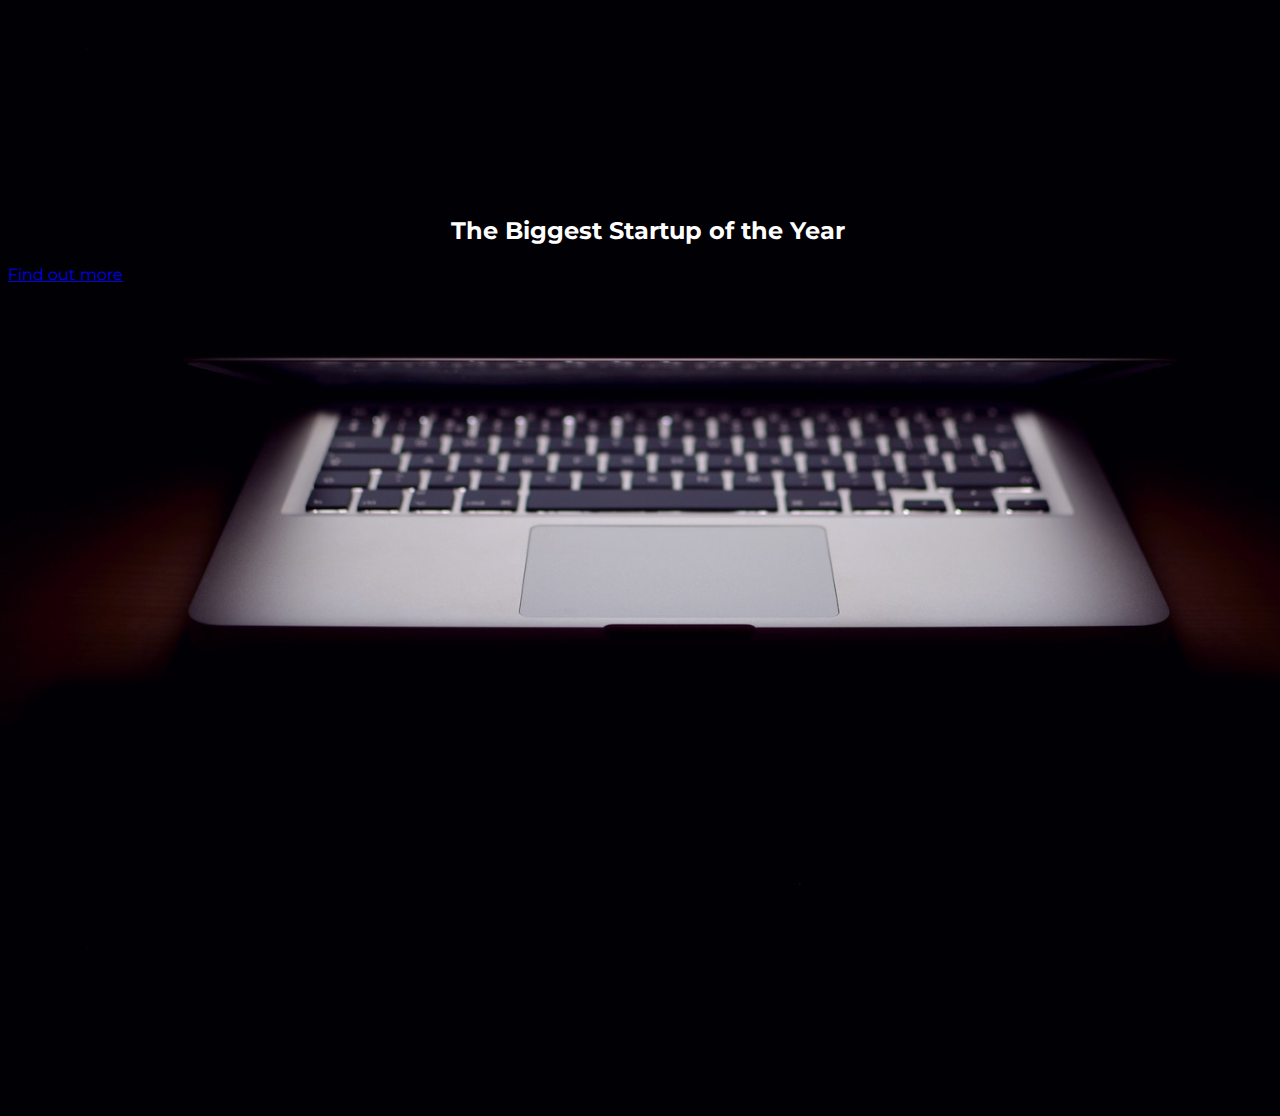
==== Startup-project/index.html @ 1c38fd0c "add buttons" ====
<!DOCTYPE html>
<html lang="en">
<head>
    <meta charset="UTF-8">
    <meta name="viewport" content="width=device-width, initial-scale=1.0">
    <meta http-equiv="X-UA-Compatible" content="ie=edge">
    <title>My Startup project</title>

    <!-- Google Fonts -->
    <link href="https://fonts.googleapis.com/css?family=Montserrat" rel="stylesheet">

    <!-- Bootstrap CSS from a CDN. This way you don't have to include the bootstrap file yourself -->
    <link rel="stylesheet" href="https://maxcdn.bootstrapcdn.com/bootstrap/4.0.0-alpha.6/css/bootstrap.min.css" integrity="sha384-rwoIResjU2yc3z8GV/NPeZWAv56rSmLldC3R/AZzGRnGxQQKnKkoFVhFQhNUwEyJ" crossorigin="anonymous">

    <!-- Your own stylesheet -->
    <link rel="stylesheet" type="text/css" href="style.css">
</head>
<body>
    <h2>The Biggest Startup of the Year</h2>
    <a href="#">Find out more</a>
</body>
</html>
---- Startup-project/style.css ----
body,
html {
  width: 100%;
  height: 100%;
}

body {
  font-family: 'Montserrat', sans-serif;
  background-image:url(images/header.jpg);
  background-size: cover;
}

h2{
    text-align: center;
    margin-top: 9em;
    color: white;

}
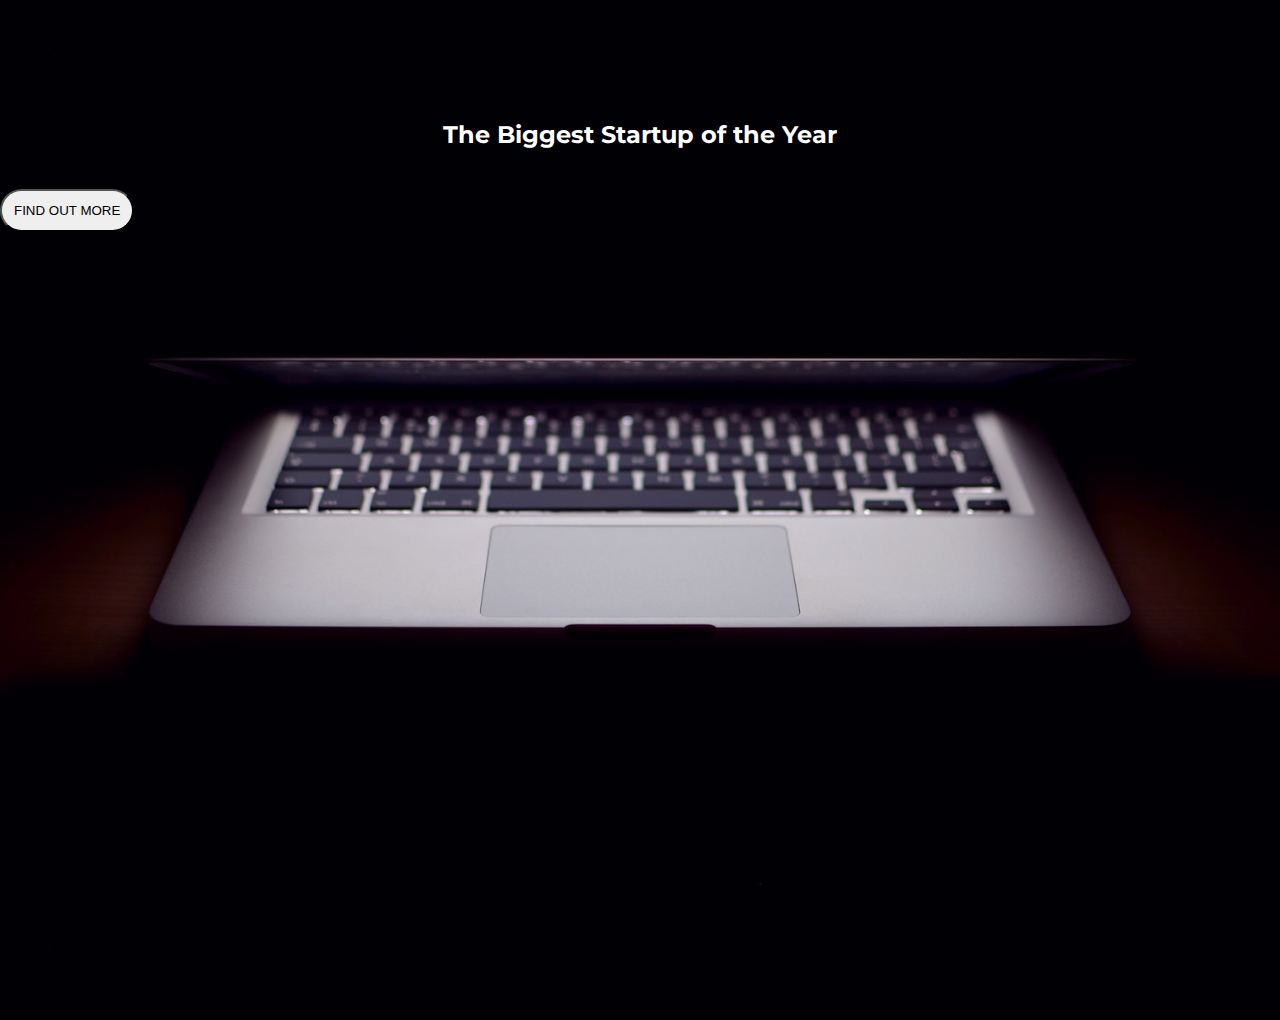
==== commit 1c3e621e: "add buttons" ====
--- a/Startup-project/index.html
+++ b/Startup-project/index.html
@@ -17,6 +17,6 @@
 </head>
 <body>
     <h2>The Biggest Startup of the Year</h2>
-    <a href="#">Find out more</a>
+  <button class="btn btn-danger">FIND OUT MORE</button>
 </body>
 </html>--- a/Startup-project/style.css
+++ b/Startup-project/style.css
@@ -2,17 +2,29 @@
 html {
   width: 100%;
   height: 100%;
+  margin: 0px;
+}
+.btn{
+    
+    margin: 20px auto;
+    padding: .9em;
+    border-radius: 60px;
 }
 
 body {
   font-family: 'Montserrat', sans-serif;
   background-image:url(images/header.jpg);
   background-size: cover;
+  background-position: center;
+  height: 100%;
 }
 
-h2{
+h2{ 
+    display: flex;
+    justify-content: center;
     text-align: center;
-    margin-top: 9em;
+    margin-top: 5em;
     color: white;
 
-}+}
+
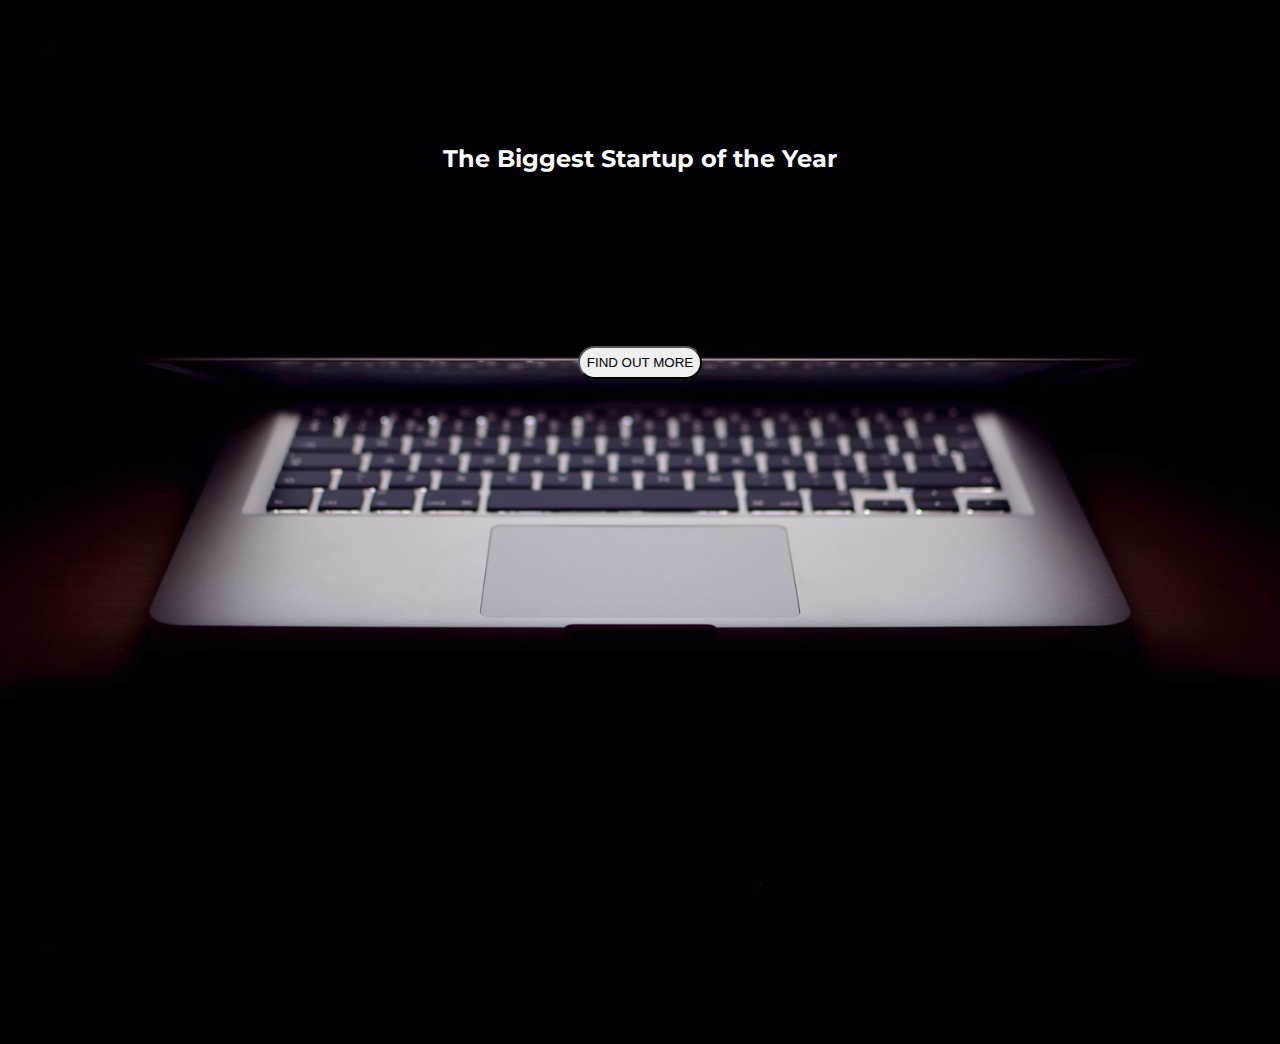
==== commit 94a82645: "finish project" ====
--- a/Startup-project/index.html
+++ b/Startup-project/index.html
@@ -16,6 +16,7 @@
     <link rel="stylesheet" type="text/css" href="style.css">
 </head>
 <body>
+
     <h2>The Biggest Startup of the Year</h2>
   <button class="btn btn-danger">FIND OUT MORE</button>
 </body>
--- a/Startup-project/style.css
+++ b/Startup-project/style.css
@@ -5,9 +5,9 @@
   margin: 0px;
 }
 .btn{
-    
-    margin: 20px auto;
-    padding: .9em;
+    display: flex;
+    margin: 13em auto;
+    padding: .5em;
     border-radius: 60px;
 }
 
@@ -22,8 +22,7 @@
 h2{ 
     display: flex;
     justify-content: center;
-    text-align: center;
-    margin-top: 5em;
+    margin-top: 6em;
     color: white;
 
 }
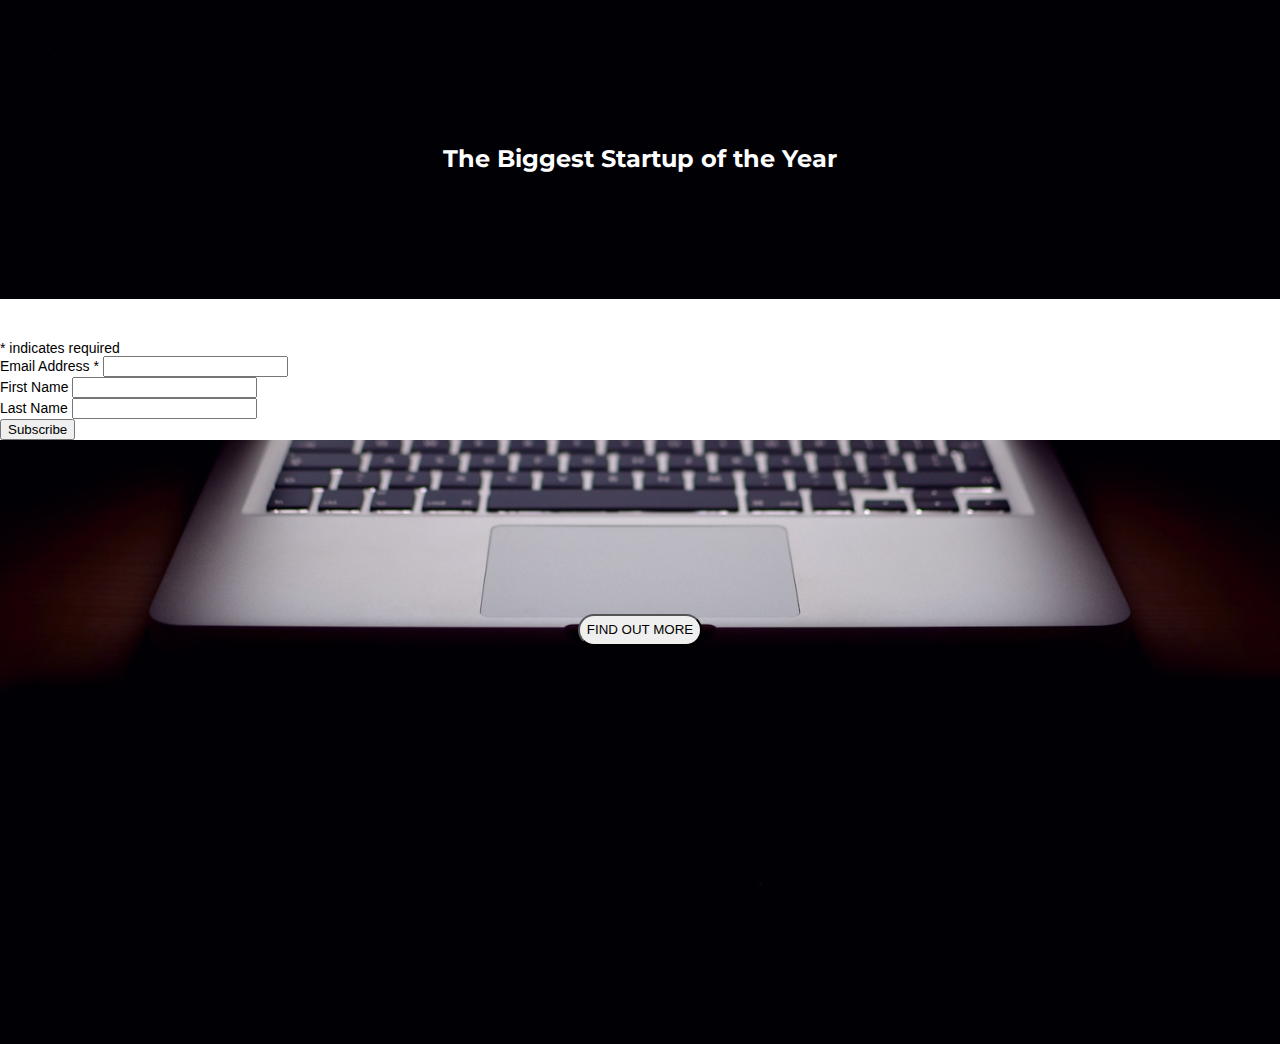
==== commit 895c2811: "updated files" ====
--- a/Startup-project/index.html
+++ b/Startup-project/index.html
@@ -16,8 +16,49 @@
     <link rel="stylesheet" type="text/css" href="style.css">
 </head>
 <body>
+    <div class="jumbotron">
+        <h2 class="title">The Biggest Startup of the Year</h2>
 
-    <h2>The Biggest Startup of the Year</h2>
-  <button class="btn btn-danger">FIND OUT MORE</button>
+
+        <!-- Begin Mailchimp Signup Form -->
+        <link href="//cdn-images.mailchimp.com/embedcode/classic-10_7.css" rel="stylesheet" type="text/css">
+        <style type="text/css">
+            #mc_embed_signup{background:#fff; clear:left; font:14px Helvetica,Arial,sans-serif; }
+            /* Add your own Mailchimp form style overrides in your site stylesheet or in this style block.
+            We recommend moving this block and the preceding CSS link to the HEAD of your HTML file. */
+        </style>
+        <div id="mc_embed_signup">
+        <form action="https://test.us20.list-manage.com/subscribe/post?u=6e0825fd5e422e6f1a09aad29&amp;id=b858e800c8" method="post" id="mc-embedded-subscribe-form" name="mc-embedded-subscribe-form" class="validate" target="_blank" novalidate>
+            <div id="mc_embed_signup_scroll">
+            <h2>Subscribe to our mailing list</h2>
+        <div class="indicates-required"><span class="asterisk">*</span> indicates required</div>
+        <div class="mc-field-group">
+            <label for="mce-EMAIL">Email Address  <span class="asterisk">*</span>
+        </label>
+            <input type="email" value="" name="EMAIL" class="required email" id="mce-EMAIL">
+        </div>
+        <div class="mc-field-group">
+            <label for="mce-FNAME">First Name </label>
+            <input type="text" value="" name="FNAME" class="" id="mce-FNAME">
+        </div>
+        <div class="mc-field-group">
+            <label for="mce-LNAME">Last Name </label>
+            <input type="text" value="" name="LNAME" class="" id="mce-LNAME">
+        </div>
+            <div id="mce-responses" class="clear">
+                <div class="response" id="mce-error-response" style="display:none"></div>
+                <div class="response" id="mce-success-response" style="display:none"></div>
+            </div>    <!-- real people should not fill this in and expect good things - do not remove this or risk form bot signups-->
+            <div style="position: absolute; left: -5000px;" aria-hidden="true"><input type="text" name="b_6e0825fd5e422e6f1a09aad29_b858e800c8" tabindex="-1" value=""></div>
+            <div class="clear"><input type="submit" value="Subscribe" name="subscribe" id="mc-embedded-subscribe" class="button"></div>
+            </div>
+        </form>
+        </div>
+        <script type='text/javascript' src='//s3.amazonaws.com/downloads.mailchimp.com/js/mc-validate.js'></script><script type='text/javascript'>(function($) {window.fnames = new Array(); window.ftypes = new Array();fnames[0]='EMAIL';ftypes[0]='email';fnames[1]='FNAME';ftypes[1]='text';fnames[2]='LNAME';ftypes[2]='text';fnames[3]='ADDRESS';ftypes[3]='address';fnames[4]='PHONE';ftypes[4]='phone';}(jQuery));var $mcj = jQuery.noConflict(true);</script>
+        <!--End mc_embed_signup-->
+
+        <button class="btn btn-danger">FIND OUT MORE</button>
+    </div>
+    
 </body>
 </html>--- a/Startup-project/style.css
+++ b/Startup-project/style.css
@@ -24,6 +24,11 @@
     justify-content: center;
     margin-top: 6em;
     color: white;
+    width: 100%;
 
 }
 
+.title{
+  align-self: auto;
+  
+}
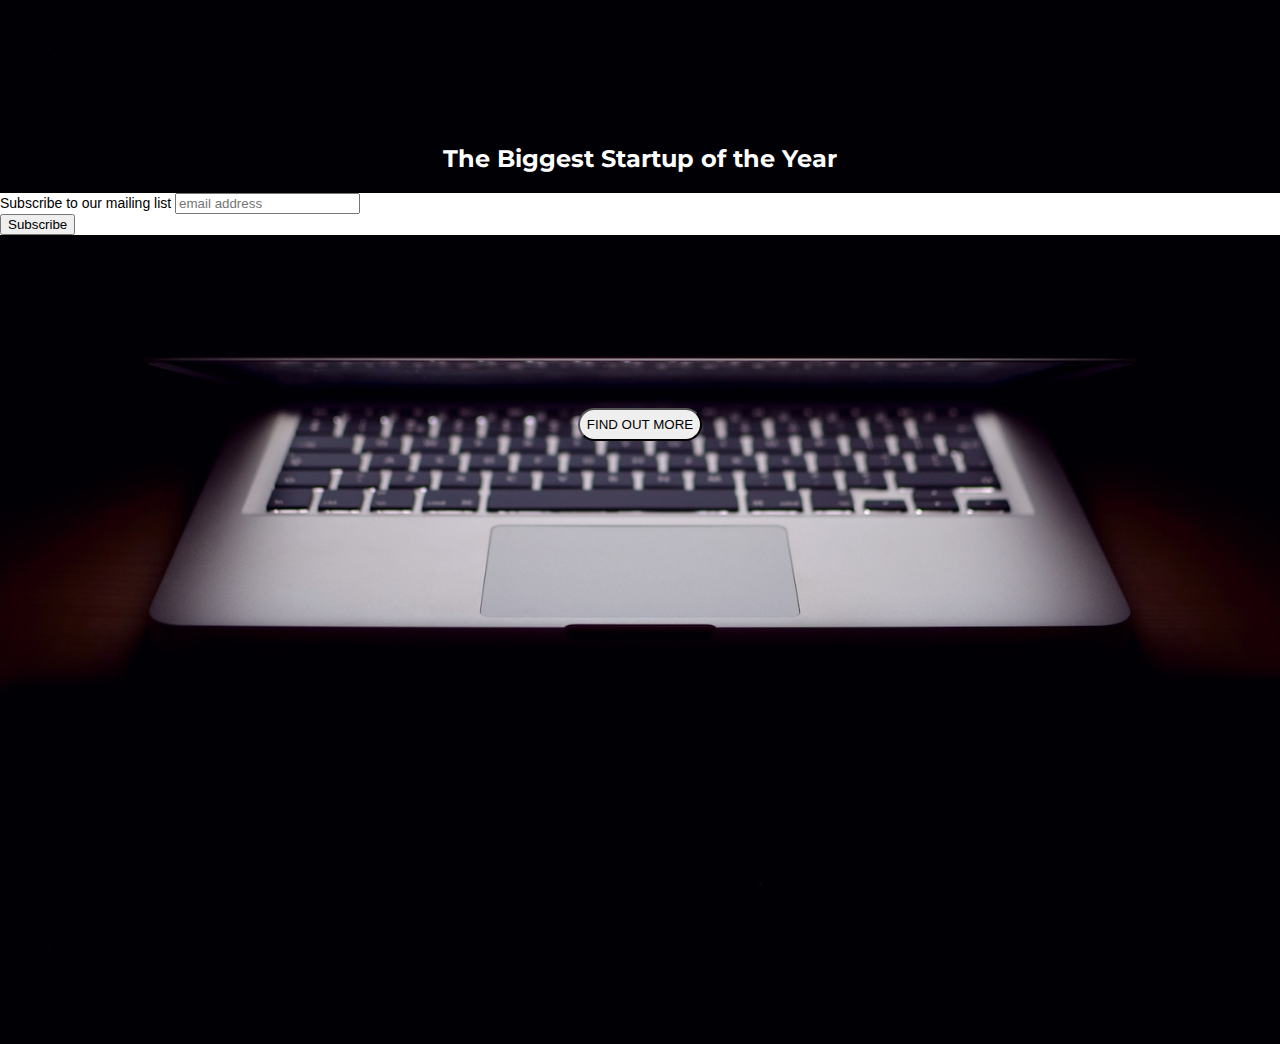
==== commit 021b920e: "updated files" ====
--- a/Startup-project/index.html
+++ b/Startup-project/index.html
@@ -20,8 +20,8 @@
         <h2 class="title">The Biggest Startup of the Year</h2>
 
 
-        <!-- Begin Mailchimp Signup Form -->
-        <link href="//cdn-images.mailchimp.com/embedcode/classic-10_7.css" rel="stylesheet" type="text/css">
+                <!-- Begin Mailchimp Signup Form -->
+        <link href="//cdn-images.mailchimp.com/embedcode/slim-10_7.css" rel="stylesheet" type="text/css">
         <style type="text/css">
             #mc_embed_signup{background:#fff; clear:left; font:14px Helvetica,Arial,sans-serif; }
             /* Add your own Mailchimp form style overrides in your site stylesheet or in this style block.
@@ -30,31 +30,15 @@
         <div id="mc_embed_signup">
         <form action="https://test.us20.list-manage.com/subscribe/post?u=6e0825fd5e422e6f1a09aad29&amp;id=b858e800c8" method="post" id="mc-embedded-subscribe-form" name="mc-embedded-subscribe-form" class="validate" target="_blank" novalidate>
             <div id="mc_embed_signup_scroll">
-            <h2>Subscribe to our mailing list</h2>
-        <div class="indicates-required"><span class="asterisk">*</span> indicates required</div>
-        <div class="mc-field-group">
-            <label for="mce-EMAIL">Email Address  <span class="asterisk">*</span>
-        </label>
-            <input type="email" value="" name="EMAIL" class="required email" id="mce-EMAIL">
-        </div>
-        <div class="mc-field-group">
-            <label for="mce-FNAME">First Name </label>
-            <input type="text" value="" name="FNAME" class="" id="mce-FNAME">
-        </div>
-        <div class="mc-field-group">
-            <label for="mce-LNAME">Last Name </label>
-            <input type="text" value="" name="LNAME" class="" id="mce-LNAME">
-        </div>
-            <div id="mce-responses" class="clear">
-                <div class="response" id="mce-error-response" style="display:none"></div>
-                <div class="response" id="mce-success-response" style="display:none"></div>
-            </div>    <!-- real people should not fill this in and expect good things - do not remove this or risk form bot signups-->
+            <label for="mce-EMAIL">Subscribe to our mailing list</label>
+            <input type="email" value="" name="EMAIL" class="email" id="mce-EMAIL" placeholder="email address" required>
+            <!-- real people should not fill this in and expect good things - do not remove this or risk form bot signups-->
             <div style="position: absolute; left: -5000px;" aria-hidden="true"><input type="text" name="b_6e0825fd5e422e6f1a09aad29_b858e800c8" tabindex="-1" value=""></div>
             <div class="clear"><input type="submit" value="Subscribe" name="subscribe" id="mc-embedded-subscribe" class="button"></div>
             </div>
         </form>
         </div>
-        <script type='text/javascript' src='//s3.amazonaws.com/downloads.mailchimp.com/js/mc-validate.js'></script><script type='text/javascript'>(function($) {window.fnames = new Array(); window.ftypes = new Array();fnames[0]='EMAIL';ftypes[0]='email';fnames[1]='FNAME';ftypes[1]='text';fnames[2]='LNAME';ftypes[2]='text';fnames[3]='ADDRESS';ftypes[3]='address';fnames[4]='PHONE';ftypes[4]='phone';}(jQuery));var $mcj = jQuery.noConflict(true);</script>
+
         <!--End mc_embed_signup-->
 
         <button class="btn btn-danger">FIND OUT MORE</button>
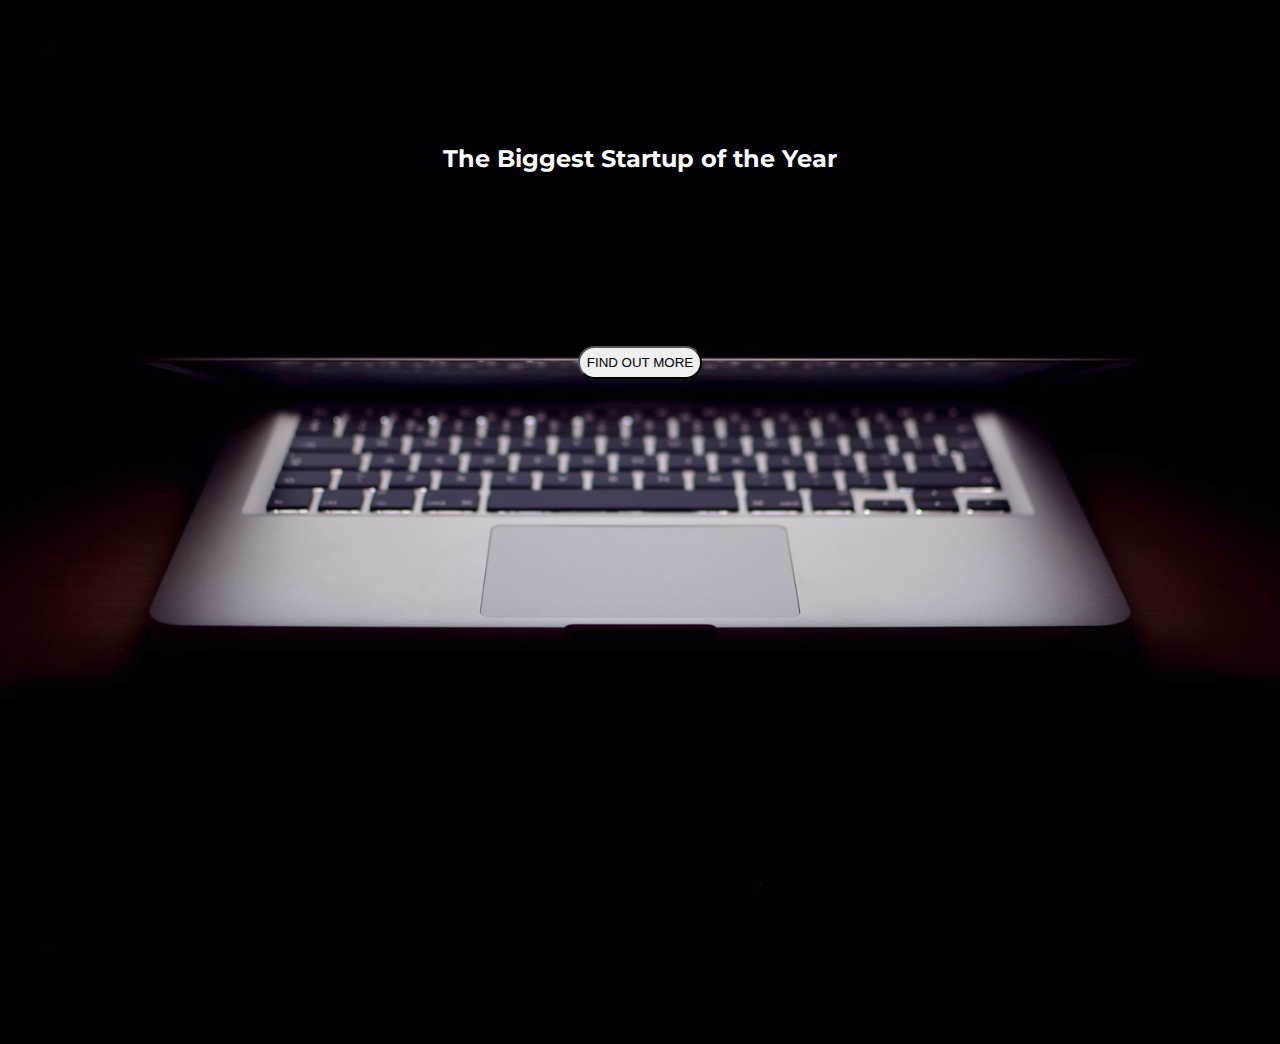
==== commit 4a06f345: "Added mailchimp signup form" ====
--- a/Startup-project/index.html
+++ b/Startup-project/index.html
@@ -16,32 +16,28 @@
     <link rel="stylesheet" type="text/css" href="style.css">
 </head>
 <body>
-    <div class="jumbotron">
+    <div>
         <h2 class="title">The Biggest Startup of the Year</h2>
 
 
                 <!-- Begin Mailchimp Signup Form -->
         <link href="//cdn-images.mailchimp.com/embedcode/slim-10_7.css" rel="stylesheet" type="text/css">
         <style type="text/css">
-            #mc_embed_signup{background:#fff; clear:left; font:14px Helvetica,Arial,sans-serif; }
+            #mc_embed_signup{clear:left; font:14px Helvetica,Arial,sans-serif; }
             /* Add your own Mailchimp form style overrides in your site stylesheet or in this style block.
             We recommend moving this block and the preceding CSS link to the HEAD of your HTML file. */
         </style>
         <div id="mc_embed_signup">
         <form action="https://test.us20.list-manage.com/subscribe/post?u=6e0825fd5e422e6f1a09aad29&amp;id=b858e800c8" method="post" id="mc-embedded-subscribe-form" name="mc-embedded-subscribe-form" class="validate" target="_blank" novalidate>
             <div id="mc_embed_signup_scroll">
-            <label for="mce-EMAIL">Subscribe to our mailing list</label>
-            <input type="email" value="" name="EMAIL" class="email" id="mce-EMAIL" placeholder="email address" required>
             <!-- real people should not fill this in and expect good things - do not remove this or risk form bot signups-->
             <div style="position: absolute; left: -5000px;" aria-hidden="true"><input type="text" name="b_6e0825fd5e422e6f1a09aad29_b858e800c8" tabindex="-1" value=""></div>
-            <div class="clear"><input type="submit" value="Subscribe" name="subscribe" id="mc-embedded-subscribe" class="button"></div>
+            <div class="clear"><input class="btn btn-danger" type="submit" value="FIND OUT MORE" name="subscribe" id="mc-embedded-subscribe" class="button"></div>
             </div>
         </form>
         </div>
 
         <!--End mc_embed_signup-->
-
-        <button class="btn btn-danger">FIND OUT MORE</button>
     </div>
     
 </body>
